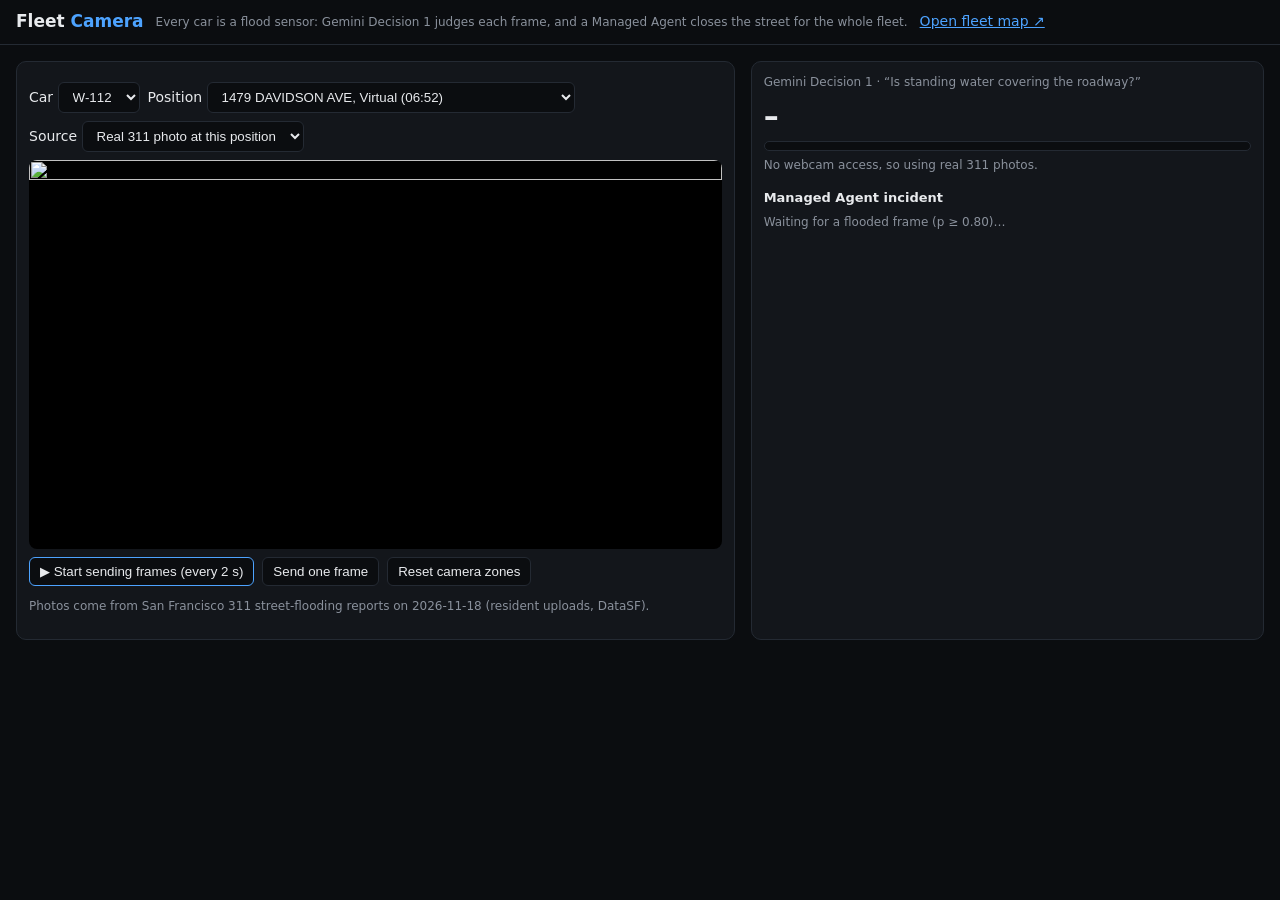
==== web/cam.html @ 815ca7b9 "C6: car camera -> Decision 1 -> Managed Agent -> fleet zone, live on map" ====
<!doctype html>
<html lang="en">
<head>
<meta charset="utf-8">
<meta name="viewport" content="width=device-width,initial-scale=1">
<title>Fleet Camera</title>
<style>
:root{--bg:#0b0d10;--panel:#13161b;--line:#242a33;--text:#e8eaed;--muted:#8a919c;--red:#ff4d4f;--green:#2fd18b;--blue:#4da3ff;--amber:#ffb020}
*{box-sizing:border-box}
body{margin:0;background:var(--bg);color:var(--text);font:14px/1.4 -apple-system,system-ui,sans-serif}
header{display:flex;gap:12px;align-items:center;padding:10px 16px;border-bottom:1px solid var(--line);flex-wrap:wrap}
h1{font-size:17px;margin:0}h1 b{color:var(--blue)}
a{color:var(--blue)}
main{display:grid;grid-template-columns:1.4fr 1fr;gap:16px;padding:16px}
@media (max-width:900px){main{grid-template-columns:1fr}}
.card{background:var(--panel);border:1px solid var(--line);border-radius:10px;padding:12px}
video,#still{width:100%;border-radius:8px;background:#000;aspect-ratio:16/9;object-fit:cover;display:block}
select,button{background:var(--bg);color:var(--text);border:1px solid var(--line);border-radius:6px;padding:6px 10px}
button.go{border-color:var(--blue)}
.row{display:flex;gap:8px;align-items:center;flex-wrap:wrap;margin:8px 0}
#verdict{font-size:30px;font-weight:700;margin:4px 0}
.meter{height:10px;background:var(--bg);border-radius:6px;overflow:hidden;border:1px solid var(--line)}
.meter div{height:100%;background:var(--green);width:0;transition:width .3s}
.muted{color:var(--muted);font-size:12px}
.step{border-left:2px solid var(--blue);padding:4px 8px;margin:6px 0;font-size:12px}
.step b{color:var(--blue)}
pre{white-space:pre-wrap;font-size:11px;color:var(--muted);margin:2px 0 0}
</style>
</head>
<body>
<header>
  <h1>Fleet <b>Camera</b></h1>
  <span class="muted">Every car is a flood sensor: Gemini Decision 1 judges each frame, and a Managed Agent closes the street for the whole fleet.</span>
  <a href="/" target="_blank">Open fleet map ↗</a>
</header>
<main>
  <div class="card">
    <div class="row">
      <label>Car <select id="car"><option>W-112</option><option>W-207</option><option>W-318</option></select></label>
      <label>Position <select id="pos"></select></label>
      <label>Source <select id="src"><option value="cam">Live webcam</option><option value="photo">Real 311 photo at this position</option></select></label>
    </div>
    <video id="video" autoplay playsinline muted></video>
    <img id="still" style="display:none">
    <div class="row">
      <button class="go" id="start">▶ Start sending frames (every 2 s)</button>
      <button id="once">Send one frame</button>
      <button id="reset">Reset camera zones</button>
      <span class="muted" id="sent"></span>
    </div>
    <p class="muted">Photos come from San Francisco 311 street-flooding reports on 2026-11-18 (resident uploads, DataSF).</p>
  </div>
  <div class="card">
    <div class="muted">Gemini Decision 1 · “Is standing water covering the roadway?”</div>
    <div id="verdict">–</div>
    <div class="meter"><div id="bar"></div></div>
    <div class="muted" id="vmeta" style="margin-top:6px"></div>
    <h3 style="font-size:13px;margin:16px 0 6px">Managed Agent incident</h3>
    <div id="inc" class="muted">Waiting for a flooded frame (p ≥ 0.80)…</div>
  </div>
</main>
<canvas id="cv" width="1280" height="720" style="display:none"></canvas>
<script>
const DATE = '2026-11-18';
const $ = id => document.getElementById(id);
let photos = [], timer = null, nSent = 0, lastInc = null;
const j = (u, o) => fetch(u, o).then(r => r.json());

async function init() {
  photos = await j(`/data/photos_${DATE}.json`);
  const seen = new Set();
  $('pos').innerHTML = photos.filter(p => !seen.has(p.address) && seen.add(p.address)).slice(0, 25)
    .map(p => `<option value="${photos.indexOf(p)}">${p.address} (${p.t.slice(11, 16)})</option>`).join('');
  try {
    const s = await navigator.mediaDevices.getUserMedia({video: {width: 1280, height: 720}});
    $('video').srcObject = s;
  } catch (e) { $('src').value = 'photo'; $('vmeta').textContent = 'No webcam access, so using real 311 photos.'; }
  showSource();
}
function photo() { return photos[+$('pos').value]; }
function showSource() {
  const usePhoto = $('src').value === 'photo';
  $('video').style.display = usePhoto ? 'none' : 'block';
  $('still').style.display = usePhoto ? 'block' : 'none';
  if (usePhoto) $('still').src = '/' + photo().path;
}
$('src').onchange = showSource; $('pos').onchange = showSource;

async function frameB64() {
  const cv = $('cv'), g = cv.getContext('2d');
  const el = $('src').value === 'photo' ? $('still') : $('video');
  if (el.tagName === 'IMG' && !el.complete) await new Promise(r => el.onload = r);
  const w = el.videoWidth || el.naturalWidth, h = el.videoHeight || el.naturalHeight;
  cv.width = Math.min(1280, w); cv.height = Math.round(cv.width * h / w);
  g.drawImage(el, 0, 0, cv.width, cv.height);
  return cv.toDataURL('image/jpeg', 0.85);
}
async function send() {
  const p = photo();
  const t0 = performance.now();
  const r = await j('/api/camera', {method: 'POST', headers: {'Content-Type': 'application/json'},
    body: JSON.stringify({image_b64: await frameB64(), lat: p.lat, lon: p.lon, car_id: $('car').value, t: p.t.slice(0, 16), date: DATE})});
  $('sent').textContent = `${++nSent} frames sent`;
  if (r.error) { $('vmeta').textContent = r.error; return; }
  const v = r.verdict, pct = Math.round(v.flooded_p * 100);
  $('verdict').textContent = v.flooded_p >= 0.8 ? `FLOODED · ${pct}%` : `clear · ${pct}%`;
  $('verdict').style.color = v.flooded_p >= 0.8 ? 'var(--red)' : 'var(--green)';
  $('bar').style.width = pct + '%'; $('bar').style.background = v.flooded_p >= 0.8 ? 'var(--red)' : 'var(--green)';
  $('vmeta').textContent = `depth: ${v.depth_label} (${v.depth_score}) · Decision 1 ${v.latency_ms} ms · round trip ${Math.round(performance.now() - t0)} ms · ${v.car_id} at ${p.address}`;
  if (r.incident && r.incident.id) lastInc = r.incident.id;
}
async function pollInc() {
  const list = await j(`/api/camera/incidents?date=${DATE}`).catch(() => []);
  const i = list.find(x => x.id === lastInc) || list[0];
  if (!i) return;
  const secs = Math.round((Date.now() / 1000) - i.started);
  let h = `<div><b>${i.status === 'running' ? `Agent running… ${secs}s` : i.status === 'zone_added' ? `Zone added for the whole fleet in ${i.agent_s}s` : i.status}</b> · ${i.verdict.car_id} at ${i.verdict.cell}</div>`;
  for (const s of i.steps || []) h += `<div class="step"><b>${s.tool}</b><pre>${JSON.stringify(s.args).slice(0, 220)}</pre></div>`;
  if (i.zone) h += `<div class="step" style="border-color:var(--red)"><b style="color:var(--red)">${i.zone.name}</b> · ${i.zone.start?.slice(11, 16)}–${i.zone.end?.slice(11, 16)} · ${i.zone.cells?.length} cells<pre>${i.zone.fleet_notice || i.zone.reason || ''}</pre></div>`;
  if (i.error) h += `<div class="step" style="border-color:var(--red)">${i.error}</div>`;
  $('inc').innerHTML = h;
}
$('once').onclick = send;
$('start').onclick = () => {
  if (timer) { clearInterval(timer); timer = null; $('start').textContent = '▶ Start sending frames (every 2 s)'; return; }
  send(); timer = setInterval(send, 2000); $('start').textContent = '❚❚ Stop';
};
$('reset').onclick = async () => { await j('/api/camera/reset', {method: 'POST', headers: {'Content-Type': 'application/json'}, body: JSON.stringify({date: DATE})}); lastInc = null; $('inc').textContent = 'Camera zones cleared.'; };
setInterval(pollInc, 1500);
init();
</script>
</body>
</html>
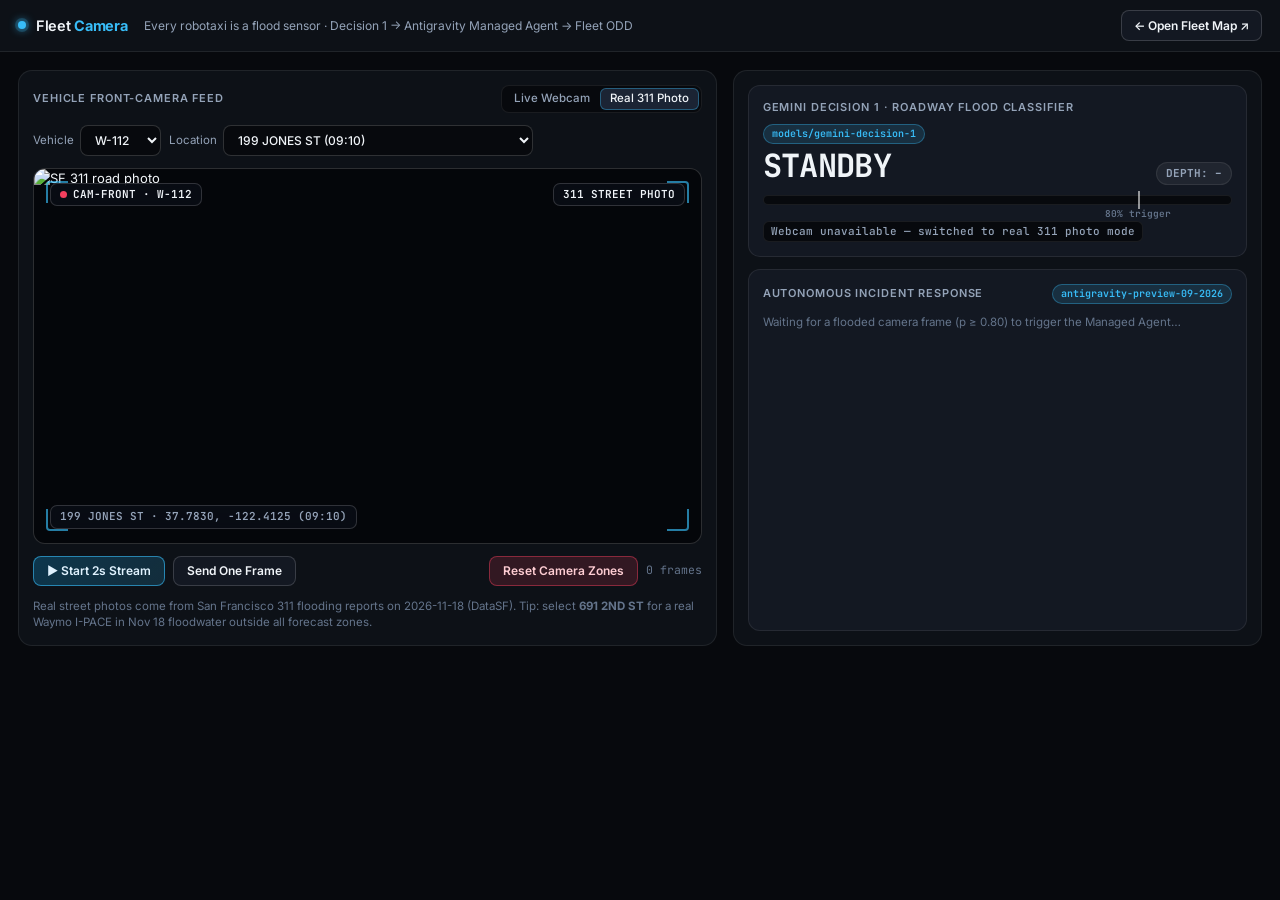
==== commit cfc9e2f6: "ui: Mission-Control overhaul for web/index.html and web/cam.html" ====
--- a/web/cam.html
+++ b/web/cam.html
@@ -3,129 +3,425 @@
 <head>
 <meta charset="utf-8">
 <meta name="viewport" content="width=device-width,initial-scale=1">
-<title>Fleet Camera</title>
+<title>Fleet Camera · AV Sensor Console</title>
+<link rel="preconnect" href="https://fonts.googleapis.com">
+<link rel="preconnect" href="https://fonts.gstatic.com" crossorigin>
+<link href="https://fonts.googleapis.com/css2?family=Inter:wght@400;500;600;700&family=JetBrains+Mono:wght@400;500;600;700&display=swap" rel="stylesheet">
 <style>
-:root{--bg:#0b0d10;--panel:#13161b;--line:#242a33;--text:#e8eaed;--muted:#8a919c;--red:#ff4d4f;--green:#2fd18b;--blue:#4da3ff;--amber:#ffb020}
-*{box-sizing:border-box}
-body{margin:0;background:var(--bg);color:var(--text);font:14px/1.4 -apple-system,system-ui,sans-serif}
-header{display:flex;gap:12px;align-items:center;padding:10px 16px;border-bottom:1px solid var(--line);flex-wrap:wrap}
-h1{font-size:17px;margin:0}h1 b{color:var(--blue)}
-a{color:var(--blue)}
-main{display:grid;grid-template-columns:1.4fr 1fr;gap:16px;padding:16px}
-@media (max-width:900px){main{grid-template-columns:1fr}}
-.card{background:var(--panel);border:1px solid var(--line);border-radius:10px;padding:12px}
-video,#still{width:100%;border-radius:8px;background:#000;aspect-ratio:16/9;object-fit:cover;display:block}
-select,button{background:var(--bg);color:var(--text);border:1px solid var(--line);border-radius:6px;padding:6px 10px}
-button.go{border-color:var(--blue)}
-.row{display:flex;gap:8px;align-items:center;flex-wrap:wrap;margin:8px 0}
-#verdict{font-size:30px;font-weight:700;margin:4px 0}
-.meter{height:10px;background:var(--bg);border-radius:6px;overflow:hidden;border:1px solid var(--line)}
-.meter div{height:100%;background:var(--green);width:0;transition:width .3s}
-.muted{color:var(--muted);font-size:12px}
-.step{border-left:2px solid var(--blue);padding:4px 8px;margin:6px 0;font-size:12px}
-.step b{color:var(--blue)}
-pre{white-space:pre-wrap;font-size:11px;color:var(--muted);margin:2px 0 0}
+:root {
+  --bg: #07090d;
+  --surface: #0d1117;
+  --card: #131822;
+  --card-hover: #181f2c;
+  --glass: rgba(10, 14, 22, 0.82);
+  --border: rgba(255, 255, 255, 0.08);
+  --border-strong: rgba(255, 255, 255, 0.16);
+  --text: #f0f4f8;
+  --text-dim: #94a3b8;
+  --text-muted: #64748b;
+  --amber: #f59e0b;
+  --amber-soft: rgba(245, 158, 11, 0.14);
+  --red: #f43f5e;
+  --red-soft: rgba(244, 63, 94, 0.16);
+  --green: #10b981;
+  --green-soft: rgba(16, 185, 129, 0.14);
+  --cyan: #38bdf8;
+  --cyan-soft: rgba(56, 189, 248, 0.14);
+  --font-sans: 'Inter', -apple-system, BlinkMacSystemFont, system-ui, sans-serif;
+  --font-mono: 'JetBrains Mono', ui-monospace, SFMono-Regular, Menlo, monospace;
+}
+* { box-sizing: border-box; }
+body {
+  margin: 0; background: var(--bg); color: var(--text);
+  font: 13px/1.45 var(--font-sans); -webkit-font-smoothing: antialiased; min-height: 100vh;
+}
+.mono { font-family: var(--font-mono); font-variant-numeric: tabular-nums; }
+
+.ops-bar {
+  display: flex; align-items: center; justify-content: space-between; gap: 12px;
+  padding: 0 18px; height: 52px; background: var(--surface); border-bottom: 1px solid var(--border);
+}
+.ops-left { display: flex; align-items: center; gap: 10px; }
+.live-dot {
+  width: 8px; height: 8px; border-radius: 50%; background: var(--cyan);
+  box-shadow: 0 0 0 3px rgba(56,189,248,0.2), 0 0 10px var(--cyan);
+  animation: pulse 2s ease-in-out infinite;
+}
+@keyframes pulse { 0%,100% { opacity: 1; transform: scale(1); } 50% { opacity: .5; transform: scale(.86); } }
+.brand-name { font-size: 14.5px; font-weight: 600; letter-spacing: -0.02em; }
+.brand-name b { color: var(--cyan); }
+.brand-sub { color: var(--text-dim); font-size: 12px; margin-left: 6px; }
+.map-link {
+  display: inline-flex; align-items: center; gap: 6px; text-decoration: none;
+  padding: 6px 12px; border-radius: 8px; font-size: 12px; font-weight: 600;
+  color: var(--text); background: var(--card); border: 1px solid var(--border-strong); transition: all .15s;
+}
+.map-link:hover { border-color: var(--cyan); color: var(--cyan); }
+
+main {
+  max-width: 1420px; margin: 0 auto; padding: 18px;
+  display: grid; grid-template-columns: 1.32fr 1fr; gap: 16px;
+}
+@media (max-width: 960px) { main { grid-template-columns: 1fr; } .brand-sub { display: none; } }
+
+.card {
+  background: var(--surface); border: 1px solid var(--border);
+  border-radius: 14px; padding: 14px; display: flex; flex-direction: column; gap: 12px;
+}
+.card-head { display: flex; align-items: center; justify-content: space-between; gap: 8px; flex-wrap: wrap; }
+.card-title { font-size: 11px; font-weight: 600; text-transform: uppercase; letter-spacing: 0.08em; color: var(--text-dim); }
+.tag {
+  font: 600 10px/1 var(--font-mono); padding: 4px 8px; border-radius: 99px;
+  background: var(--cyan-soft); color: var(--cyan); border: 1px solid rgba(56,189,248,0.35);
+}
+
+.controls { display: flex; gap: 8px; align-items: center; flex-wrap: wrap; }
+.ctrl-group { display: flex; align-items: center; gap: 6px; font-size: 11.5px; color: var(--text-dim); }
+select {
+  background: var(--bg); color: var(--text); border: 1px solid var(--border-strong);
+  border-radius: 8px; padding: 6px 10px; font: 500 12px/1.2 var(--font-sans); outline: none; max-width: 310px;
+}
+select:focus { border-color: var(--cyan); }
+.seg {
+  display: inline-flex; padding: 2px; border-radius: 8px;
+  background: var(--bg); border: 1px solid var(--border);
+}
+.seg button {
+  background: transparent; border: none; color: var(--text-dim);
+  padding: 5px 10px; border-radius: 6px; font: 500 11.5px/1 var(--font-sans); cursor: pointer;
+}
+.seg button.on { background: #1b2434; color: var(--text); box-shadow: inset 0 0 0 1px rgba(56,189,248,0.38); }
+
+/* AV HUD Viewport */
+.hud-stage {
+  position: relative; width: 100%; aspect-ratio: 16/9; border-radius: 12px;
+  overflow: hidden; background: #04060a; border: 1px solid var(--border-strong);
+}
+video, #still { width: 100%; height: 100%; object-fit: cover; display: block; }
+.reticle { position: absolute; width: 22px; height: 22px; pointer-events: none; border-color: rgba(56,189,248,0.65); border-style: solid; border-width: 0; }
+.r-tl { top: 12px; left: 12px; border-top-width: 2px; border-left-width: 2px; border-radius: 4px 0 0 0; }
+.r-tr { top: 12px; right: 12px; border-top-width: 2px; border-right-width: 2px; border-radius: 0 4px 0 0; }
+.r-bl { bottom: 12px; left: 12px; border-bottom-width: 2px; border-left-width: 2px; border-radius: 0 0 0 4px; }
+.r-br { bottom: 12px; right: 12px; border-bottom-width: 2px; border-right-width: 2px; border-radius: 0 0 4px 0; }
+.hud-chip {
+  position: absolute; background: var(--glass); backdrop-filter: blur(8px);
+  border: 1px solid var(--border-strong); border-radius: 7px; padding: 4px 9px;
+  font: 600 11px/1.2 var(--font-mono); color: var(--text); pointer-events: none;
+  display: inline-flex; align-items: center; gap: 6px;
+}
+.hud-tl { top: 14px; left: 16px; }
+.hud-bl { bottom: 14px; left: 16px; color: var(--text-dim); }
+.hud-tr { top: 14px; right: 16px; }
+.rec-dot { width: 7px; height: 7px; border-radius: 50%; background: var(--red); animation: pulse 1.2s infinite; }
+
+.actions { display: flex; gap: 8px; align-items: center; flex-wrap: wrap; }
+.btn {
+  background: var(--card); color: var(--text); border: 1px solid var(--border-strong);
+  border-radius: 8px; padding: 8px 13px; font: 600 12px/1 var(--font-sans); cursor: pointer; transition: all .15s;
+}
+.btn:hover:not(:disabled) { background: var(--card-hover); }
+.btn:disabled { opacity: .45; cursor: not-allowed; }
+.btn-primary {
+  background: linear-gradient(135deg, rgba(14,165,233,0.26), rgba(56,189,248,0.16));
+  border-color: rgba(56,189,248,0.6); color: #e0f2fe;
+}
+.btn-primary:hover:not(:disabled) { background: rgba(56,189,248,0.32); }
+.btn-danger { border-color: rgba(244,63,94,0.45); color: #fecdd3; background: var(--red-soft); }
+.btn-danger:hover { background: rgba(244,63,94,0.26); }
+
+/* Decision 1 Verdict Box */
+.verdict-box {
+  background: var(--card); border: 1px solid var(--border); border-radius: 12px; padding: 14px;
+}
+.verdict-row { display: flex; align-items: baseline; justify-content: space-between; gap: 10px; margin: 6px 0 10px; }
+#verdict { font-size: 32px; font-weight: 700; letter-spacing: -0.02em; line-height: 1; }
+.depth-pill {
+  font: 700 11px/1 var(--font-mono); text-transform: uppercase; padding: 5px 9px; border-radius: 99px;
+  background: rgba(255,255,255,0.06); color: var(--text-dim); border: 1px solid var(--border);
+}
+.meter-wrap { position: relative; margin: 4px 0 10px; }
+.meter { height: 10px; background: var(--bg); border-radius: 99px; overflow: hidden; border: 1px solid var(--border); }
+.meter div { height: 100%; background: var(--green); width: 0; border-radius: 99px; transition: width .3s ease, background .2s ease; }
+.thresh-mark {
+  position: absolute; left: 80%; top: -4px; bottom: -4px; width: 2px;
+  background: rgba(255,255,255,0.55); pointer-events: none;
+}
+.thresh-lbl {
+  position: absolute; left: 80%; top: 14px; transform: translateX(-50%);
+  font: 600 9.5px/1 var(--font-mono); color: var(--text-muted);
+}
+.meta-row { display: flex; gap: 8px; flex-wrap: wrap; margin-top: 16px; }
+.mchip {
+  font: 500 11px/1.2 var(--font-mono); padding: 3px 7px; border-radius: 6px;
+  background: var(--bg); border: 1px solid var(--border); color: var(--text-dim);
+}
+
+/* Managed Agent Timeline */
+.agent-box {
+  background: var(--card); border: 1px solid var(--border); border-radius: 12px; padding: 14px;
+  flex: 1; display: flex; flex-direction: column; gap: 10px;
+}
+.agent-status {
+  display: flex; align-items: center; justify-content: space-between; gap: 8px;
+  padding: 8px 10px; border-radius: 8px; background: var(--bg); border: 1px solid var(--border);
+  font-size: 12px; font-weight: 600;
+}
+.agent-status.running { border-color: rgba(56,189,248,0.5); color: #bae6fd; }
+.agent-status.done { border-color: rgba(16,185,129,0.5); color: #a7f3d0; }
+.timeline { display: flex; flex-direction: column; gap: 8px; }
+.t-step {
+  position: relative; padding: 9px 11px 9px 14px; border-radius: 9px;
+  background: rgba(255,255,255,0.025); border: 1px solid var(--border);
+  border-left: 3px solid var(--cyan);
+}
+.t-step-head { display: flex; align-items: center; justify-content: space-between; gap: 8px; margin-bottom: 4px; }
+.t-tool { font: 700 12px/1 var(--font-mono); color: var(--cyan); }
+.t-ok { font: 600 10px/1 var(--font-mono); color: var(--green); }
+.t-body { font-size: 11.5px; color: var(--text-dim); word-break: break-word; }
+
+.dispatch {
+  padding: 11px 12px; border-radius: 10px;
+  background: linear-gradient(135deg, rgba(244,63,94,0.16), rgba(244,63,94,0.06));
+  border: 1px solid rgba(244,63,94,0.55);
+}
+.dispatch-head { display: flex; align-items: center; justify-content: space-between; gap: 8px; margin-bottom: 5px; }
+.dispatch-title { font-size: 13px; font-weight: 700; color: #ffe4e6; }
+.dispatch-meta { font: 600 10.5px/1 var(--font-mono); color: #fda4af; }
+.dispatch-msg { font-size: 12px; color: #fecdd3; margin: 0; }
+.muted { color: var(--text-muted); font-size: 11.5px; }
 </style>
 </head>
 <body>
-<header>
-  <h1>Fleet <b>Camera</b></h1>
-  <span class="muted">Every car is a flood sensor: Gemini Decision 1 judges each frame, and a Managed Agent closes the street for the whole fleet.</span>
-  <a href="/" target="_blank">Open fleet map ↗</a>
+
+<header class="ops-bar">
+  <div class="ops-left">
+    <span class="live-dot"></span>
+    <span class="brand-name">Fleet <b>Camera</b></span>
+    <span class="brand-sub">Every robotaxi is a flood sensor · Decision 1 → Antigravity Managed Agent → Fleet ODD</span>
+  </div>
+  <a class="map-link" href="/" target="_blank" rel="noopener">← Open Fleet Map ↗</a>
 </header>
+
 <main>
-  <div class="card">
-    <div class="row">
-      <label>Car <select id="car"><option>W-112</option><option>W-207</option><option>W-318</option></select></label>
-      <label>Position <select id="pos"></select></label>
-      <label>Source <select id="src"><option value="cam">Live webcam</option><option value="photo">Real 311 photo at this position</option></select></label>
-    </div>
-    <video id="video" autoplay playsinline muted></video>
-    <img id="still" style="display:none">
-    <div class="row">
-      <button class="go" id="start">▶ Start sending frames (every 2 s)</button>
-      <button id="once">Send one frame</button>
-      <button id="reset">Reset camera zones</button>
-      <span class="muted" id="sent"></span>
-    </div>
-    <p class="muted">Photos come from San Francisco 311 street-flooding reports on 2026-11-18 (resident uploads, DataSF).</p>
-  </div>
-  <div class="card">
-    <div class="muted">Gemini Decision 1 · “Is standing water covering the roadway?”</div>
-    <div id="verdict">–</div>
-    <div class="meter"><div id="bar"></div></div>
-    <div class="muted" id="vmeta" style="margin-top:6px"></div>
-    <h3 style="font-size:13px;margin:16px 0 6px">Managed Agent incident</h3>
-    <div id="inc" class="muted">Waiting for a flooded frame (p ≥ 0.80)…</div>
-  </div>
+  <section class="card">
+    <div class="card-head">
+      <span class="card-title">Vehicle Front-Camera Feed</span>
+      <div class="seg" id="srcSeg">
+        <button data-v="cam" class="on">Live Webcam</button>
+        <button data-v="photo">Real 311 Photo</button>
+      </div>
+    </div>
+
+    <div class="controls">
+      <label class="ctrl-group">Vehicle
+        <select id="car"><option>W-112</option><option>W-207</option><option>W-318</option></select>
+      </label>
+      <label class="ctrl-group" style="flex:1;min-width:220px">Location
+        <select id="pos" style="width:100%"></select>
+      </label>
+    </div>
+
+    <div class="hud-stage">
+      <video id="video" autoplay playsinline muted></video>
+      <img id="still" style="display:none" alt="SF 311 road photo">
+      <i class="reticle r-tl"></i><i class="reticle r-tr"></i><i class="reticle r-bl"></i><i class="reticle r-br"></i>
+      <div class="hud-chip hud-tl"><span class="rec-dot"></span><span id="hudCar">CAM-FRONT · W-112</span></div>
+      <div class="hud-chip hud-tr" id="hudSrc">LIVE WEBCAM</div>
+      <div class="hud-chip hud-bl" id="hudLoc">SF · loading…</div>
+    </div>
+
+    <div class="actions">
+      <button class="btn btn-primary" id="start">▶ Start 2s Stream</button>
+      <button class="btn" id="once">Send One Frame</button>
+      <button class="btn btn-danger" id="reset" style="margin-left:auto">Reset Camera Zones</button>
+      <span class="muted mono" id="sent">0 frames</span>
+    </div>
+    <div class="muted">Real street photos come from San Francisco 311 flooding reports on 2026-11-18 (DataSF). Tip: select <b>691 2ND ST</b> for a real Waymo I-PACE in Nov 18 floodwater outside all forecast zones.</div>
+  </section>
+
+  <section class="card">
+    <div class="verdict-box">
+      <div class="card-head">
+        <span class="card-title">Gemini Decision 1 · Roadway Flood Classifier</span>
+        <span class="tag">models/gemini-decision-1</span>
+      </div>
+      <div class="verdict-row">
+        <div id="verdict" class="mono">STANDBY</div>
+        <span id="depthPill" class="depth-pill">depth: –</span>
+      </div>
+      <div class="meter-wrap">
+        <div class="meter"><div id="bar"></div></div>
+        <div class="thresh-mark"></div>
+        <div class="thresh-lbl">80% trigger</div>
+      </div>
+      <div class="meta-row" id="vmeta">
+        <span class="mchip">Prompt: "Is standing water covering the roadway?"</span>
+      </div>
+    </div>
+
+    <div class="agent-box">
+      <div class="card-head">
+        <span class="card-title">Autonomous Incident Response</span>
+        <span class="tag">antigravity-preview-09-2026</span>
+      </div>
+      <div id="inc" class="muted">Waiting for a flooded camera frame (p ≥ 0.80) to trigger the Managed Agent…</div>
+    </div>
+  </section>
 </main>
-<canvas id="cv" width="1280" height="720" style="display:none"></canvas>
+
+<canvas id="cv" width="640" height="360" style="display:none"></canvas>
+
 <script>
 const DATE = '2026-11-18';
 const $ = id => document.getElementById(id);
-let photos = [], timer = null, nSent = 0, lastInc = null;
-const j = (u, o) => fetch(u, o).then(r => r.json());
+const esc = s => String(s ?? '').replace(/[&<>"]/g, c => ({ '&': '&amp;', '<': '&lt;', '>': '&gt;', '"': '&quot;' }[c]));
+let photos = [], timer = null, nSent = 0, lastInc = null, srcMode = 'cam', inFlight = false;
+
+async function j(u, o) {
+  const r = await fetch(u, o);
+  if (!r.ok) throw new Error(`${u} (${r.status})`);
+  return r.json();
+}
+
+function photo() { return photos[+$('pos').value] || photos[0]; }
+
+function updateHud() {
+  const p = photo();
+  $('hudCar').textContent = `CAM-FRONT · ${$('car').value}`;
+  $('hudSrc').textContent = srcMode === 'photo' ? '311 STREET PHOTO' : 'LIVE WEBCAM';
+  if (p) $('hudLoc').textContent = `${p.address} · ${p.lat.toFixed(4)}, ${p.lon.toFixed(4)} (${p.t.slice(11, 16)})`;
+}
+
+function showSource() {
+  const usePhoto = srcMode === 'photo';
+  document.querySelectorAll('#srcSeg button').forEach(b => b.classList.toggle('on', b.dataset.v === srcMode));
+  $('video').style.display = usePhoto ? 'none' : 'block';
+  $('still').style.display = usePhoto ? 'block' : 'none';
+  if (usePhoto && photo()) $('still').src = '/' + photo().path;
+  updateHud();
+}
 
 async function init() {
   photos = await j(`/data/photos_${DATE}.json`);
   const seen = new Set();
-  $('pos').innerHTML = photos.filter(p => !seen.has(p.address) && seen.add(p.address)).slice(0, 25)
-    .map(p => `<option value="${photos.indexOf(p)}">${p.address} (${p.t.slice(11, 16)})</option>`).join('');
+  // Prioritize iconic Nov 18 sites (691 2nd St Waymo photo, 402 Ellis, 199 Jones) at top of selector
+  const priority = p => /691 2ND|402 ELLIS|199 JONES|BRODERICK/i.test(p.address) ? 0 : 1;
+  const unique = photos.filter(p => !seen.has(p.address) && seen.add(p.address));
+  unique.sort((a, b) => priority(a) - priority(b));
+  $('pos').innerHTML = unique.slice(0, 35)
+    .map(p => `<option value="${photos.indexOf(p)}">${esc(p.address)} (${p.t.slice(11, 16)})${/691 2ND/i.test(p.address) ? ' ★ Waymo' : ''}</option>`).join('');
+
   try {
-    const s = await navigator.mediaDevices.getUserMedia({video: {width: 1280, height: 720}});
+    const s = await navigator.mediaDevices.getUserMedia({ video: { width: 1280, height: 720 } });
     $('video').srcObject = s;
-  } catch (e) { $('src').value = 'photo'; $('vmeta').textContent = 'No webcam access, so using real 311 photos.'; }
+  } catch (e) {
+    srcMode = 'photo';
+    $('vmeta').innerHTML = `<span class="mchip">Webcam unavailable — switched to real 311 photo mode</span>`;
+  }
   showSource();
 }
-function photo() { return photos[+$('pos').value]; }
-function showSource() {
-  const usePhoto = $('src').value === 'photo';
-  $('video').style.display = usePhoto ? 'none' : 'block';
-  $('still').style.display = usePhoto ? 'block' : 'none';
-  if (usePhoto) $('still').src = '/' + photo().path;
-}
-$('src').onchange = showSource; $('pos').onchange = showSource;
+
+document.querySelectorAll('#srcSeg button').forEach(b => b.onclick = () => { srcMode = b.dataset.v; showSource(); });
+$('pos').onchange = showSource;
+$('car').onchange = updateHud;
 
 async function frameB64() {
   const cv = $('cv'), g = cv.getContext('2d');
-  const el = $('src').value === 'photo' ? $('still') : $('video');
-  if (el.tagName === 'IMG' && !el.complete) await new Promise(r => el.onload = r);
+  const el = srcMode === 'photo' ? $('still') : $('video');
+  if (el.tagName === 'IMG' && !el.complete) await new Promise(r => { el.onload = r; });
   const w = el.videoWidth || el.naturalWidth, h = el.videoHeight || el.naturalHeight;
-  cv.width = Math.min(1280, w); cv.height = Math.round(cv.width * h / w);
+  if (!w || !h) throw new Error('Camera frame not ready yet — wait 1s or switch to Real 311 Photo.');
+  // Downscale to 640px wide so Decision 1 stays fast (~250-400ms)
+  cv.width = Math.min(640, w);
+  cv.height = Math.round(cv.width * h / w);
   g.drawImage(el, 0, 0, cv.width, cv.height);
-  return cv.toDataURL('image/jpeg', 0.85);
-}
+  return cv.toDataURL('image/jpeg', 0.82);
+}
+
 async function send() {
-  const p = photo();
-  const t0 = performance.now();
-  const r = await j('/api/camera', {method: 'POST', headers: {'Content-Type': 'application/json'},
-    body: JSON.stringify({image_b64: await frameB64(), lat: p.lat, lon: p.lon, car_id: $('car').value, t: p.t.slice(0, 16), date: DATE})});
-  $('sent').textContent = `${++nSent} frames sent`;
-  if (r.error) { $('vmeta').textContent = r.error; return; }
-  const v = r.verdict, pct = Math.round(v.flooded_p * 100);
-  $('verdict').textContent = v.flooded_p >= 0.8 ? `FLOODED · ${pct}%` : `clear · ${pct}%`;
-  $('verdict').style.color = v.flooded_p >= 0.8 ? 'var(--red)' : 'var(--green)';
-  $('bar').style.width = pct + '%'; $('bar').style.background = v.flooded_p >= 0.8 ? 'var(--red)' : 'var(--green)';
-  $('vmeta').textContent = `depth: ${v.depth_label} (${v.depth_score}) · Decision 1 ${v.latency_ms} ms · round trip ${Math.round(performance.now() - t0)} ms · ${v.car_id} at ${p.address}`;
-  if (r.incident && r.incident.id) lastInc = r.incident.id;
-}
+  if (inFlight) return;
+  inFlight = true;
+  $('once').disabled = true;
+  try {
+    const p = photo();
+    const t0 = performance.now();
+    const img = await frameB64();
+    const r = await j('/api/camera', {
+      method: 'POST', headers: { 'Content-Type': 'application/json' },
+      body: JSON.stringify({ image_b64: img, lat: p.lat, lon: p.lon, car_id: $('car').value, t: p.t.slice(0, 16), date: DATE })
+    });
+    $('sent').textContent = `${++nSent} frames`;
+    if (r.error) { $('vmeta').innerHTML = `<span class="mchip" style="color:var(--red)">${esc(r.error)}</span>`; return; }
+    const v = r.verdict, pct = Math.round(v.flooded_p * 100), hit = v.flooded_p >= 0.8;
+    $('verdict').textContent = hit ? `FLOODED · ${pct}%` : `CLEAR · ${pct}%`;
+    $('verdict').style.color = hit ? 'var(--red)' : 'var(--green)';
+    $('bar').style.width = `${pct}%`;
+    $('bar').style.background = hit ? 'var(--red)' : 'var(--green)';
+    $('depthPill').textContent = `depth: ${v.depth_label} (${v.depth_score})`;
+    $('depthPill').style.color = hit ? '#fda4af' : '#6ee7b7';
+    $('depthPill').style.borderColor = hit ? 'rgba(244,63,94,0.5)' : 'rgba(16,185,129,0.5)';
+    $('vmeta').innerHTML =
+      `<span class="mchip">Decision 1: <b>${v.latency_ms} ms</b></span>` +
+      `<span class="mchip">Round-trip: <b>${Math.round(performance.now() - t0)} ms</b></span>` +
+      `<span class="mchip">${esc(v.car_id)} @ ${esc(p.address)}</span>`;
+    if (r.incident && r.incident.id) { lastInc = r.incident.id; pollInc(); }
+  } catch (e) {
+    $('vmeta').innerHTML = `<span class="mchip" style="color:var(--red)">${esc(e.message)}</span>`;
+  } finally {
+    inFlight = false;
+    $('once').disabled = false;
+  }
+}
+
+function summarizeStep(s) {
+  const a = s.args || {};
+  if (s.tool === 'get_cell_history') return `Inspected pre-storm 311 history & 3×3 neighbors for cell <b>${esc(a.cell)}</b>`;
+  if (s.tool === 'get_forecast') return `Checked hourly rain curve & remaining precipitation for <b>${esc(a.date)}</b>`;
+  if (s.tool === 'propose_zone') return `Published <b>${(a.cells || []).length}-cell</b> Dynamic ODD closure (${esc(String(a.start || '').slice(11, 16))}–${esc(String(a.end || '').slice(11, 16))})`;
+  if (s.tool === 'judge_frame') return `Verified roadway frame via Decision 1`;
+  return esc(JSON.stringify(a).slice(0, 180));
+}
+
 async function pollInc() {
   const list = await j(`/api/camera/incidents?date=${DATE}`).catch(() => []);
   const i = list.find(x => x.id === lastInc) || list[0];
   if (!i) return;
-  const secs = Math.round((Date.now() / 1000) - i.started);
-  let h = `<div><b>${i.status === 'running' ? `Agent running… ${secs}s` : i.status === 'zone_added' ? `Zone added for the whole fleet in ${i.agent_s}s` : i.status}</b> · ${i.verdict.car_id} at ${i.verdict.cell}</div>`;
-  for (const s of i.steps || []) h += `<div class="step"><b>${s.tool}</b><pre>${JSON.stringify(s.args).slice(0, 220)}</pre></div>`;
-  if (i.zone) h += `<div class="step" style="border-color:var(--red)"><b style="color:var(--red)">${i.zone.name}</b> · ${i.zone.start?.slice(11, 16)}–${i.zone.end?.slice(11, 16)} · ${i.zone.cells?.length} cells<pre>${i.zone.fleet_notice || i.zone.reason || ''}</pre></div>`;
-  if (i.error) h += `<div class="step" style="border-color:var(--red)">${i.error}</div>`;
-  $('inc').innerHTML = h;
-}
+  const secs = Math.max(0, Math.round(Date.now() / 1000 - i.started));
+  const statusCls = i.status === 'running' ? 'running' : i.status === 'zone_added' ? 'done' : '';
+  const statusTxt = i.status === 'running'
+    ? `● Agent investigating drainage basin… ${secs}s`
+    : i.status === 'zone_added'
+      ? `✓ Fleet corridor closed in ${i.agent_s}s`
+      : i.status;
+  let html = `<div class="agent-status ${statusCls}"><span>${statusTxt}</span><span class="mono" style="opacity:.8">${esc(i.verdict.car_id)} · ${esc(i.verdict.cell)}</span></div>`;
+  if ((i.steps || []).length) {
+    html += `<div class="timeline">` + i.steps.map((s, idx) =>
+      `<div class="t-step"><div class="t-step-head"><span class="t-tool">${idx + 1}. ${esc(s.tool)}()</span><span class="t-ok">✓ OK</span></div><div class="t-body">${summarizeStep(s)}</div></div>`
+    ).join('') + `</div>`;
+  }
+  if (i.zone) {
+    html += `<div class="dispatch">
+      <div class="dispatch-head">
+        <span class="dispatch-title">🚨 ${esc(i.zone.name)}</span>
+        <span class="dispatch-meta">${esc(i.zone.start?.slice(11, 16))}–${esc(i.zone.end?.slice(11, 16))} · ${(i.zone.cells || []).length} cells</span>
+      </div>
+      <p class="dispatch-msg">${esc(i.zone.fleet_notice || i.zone.reason || 'Corridor added to fleet exclusion layer.')}</p>
+    </div>`;
+  }
+  if (i.error) html += `<div class="dispatch"><div class="dispatch-title">Error</div><p class="dispatch-msg">${esc(i.error)}</p></div>`;
+  $('inc').innerHTML = html;
+}
+
 $('once').onclick = send;
 $('start').onclick = () => {
-  if (timer) { clearInterval(timer); timer = null; $('start').textContent = '▶ Start sending frames (every 2 s)'; return; }
-  send(); timer = setInterval(send, 2000); $('start').textContent = '❚❚ Stop';
+  if (timer) { clearInterval(timer); timer = null; $('start').textContent = '▶ Start 2s Stream'; return; }
+  send(); timer = setInterval(send, 2000); $('start').textContent = '❚❚ Stop Stream';
 };
-$('reset').onclick = async () => { await j('/api/camera/reset', {method: 'POST', headers: {'Content-Type': 'application/json'}, body: JSON.stringify({date: DATE})}); lastInc = null; $('inc').textContent = 'Camera zones cleared.'; };
+$('reset').onclick = async () => {
+  await j('/api/camera/reset', { method: 'POST', headers: { 'Content-Type': 'application/json' }, body: JSON.stringify({ date: DATE }) });
+  lastInc = null;
+  $('inc').innerHTML = `<span class="muted">Camera zones cleared. Waiting for next flooded frame (p ≥ 0.80)…</span>`;
+};
 setInterval(pollInc, 1500);
 init();
 </script>
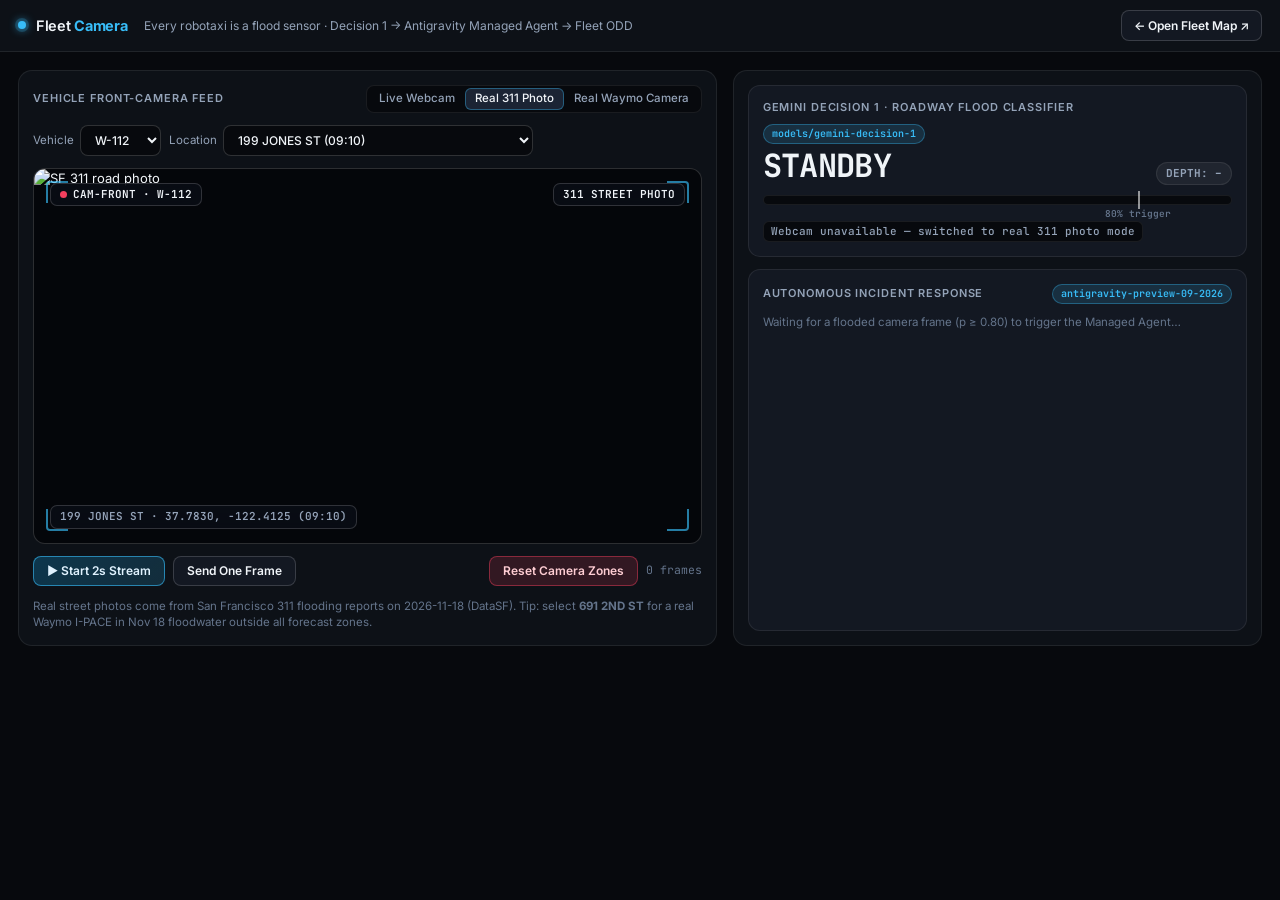
==== commit a5a69e16: "C9: real Waymo front-camera source (Waymo Open Dataset, the only SF rain segment) Decision 1 calls t" ====
--- a/web/cam.html
+++ b/web/cam.html
@@ -209,6 +209,7 @@
       <div class="seg" id="srcSeg">
         <button data-v="cam" class="on">Live Webcam</button>
         <button data-v="photo">Real 311 Photo</button>
+        <button data-v="waymo">Real Waymo Camera</button>
       </div>
     </div>
 
@@ -288,16 +289,23 @@
 function updateHud() {
   const p = photo();
   $('hudCar').textContent = `CAM-FRONT · ${$('car').value}`;
-  $('hudSrc').textContent = srcMode === 'photo' ? '311 STREET PHOTO' : 'LIVE WEBCAM';
-  if (p) $('hudLoc').textContent = `${p.address} · ${p.lat.toFixed(4)}, ${p.lon.toFixed(4)} (${p.t.slice(11, 16)})`;
-}
-
+  $('hudSrc').textContent = srcMode === 'photo' ? '311 STREET PHOTO' : srcMode === 'waymo' ? 'WAYMO OPEN DATASET · REAL SF RAIN DRIVE' : 'LIVE WEBCAM';
+  if (srcMode === 'waymo') $('hudLoc').textContent = 'San Francisco · exact location withheld by the dataset · verdicts mapped at the selected position';
+  else if (p) $('hudLoc').textContent = `${p.address} · ${p.lat.toFixed(4)}, ${p.lon.toFixed(4)} (${p.t.slice(11, 16)})`;
+}
+
+// Real Waymo front-camera frames: Waymo Open Dataset v2.0.1, segment 3132521568089292927 (SF, rain, day), 10 fps
+let wodTimer = null, wodI = 0;
 function showSource() {
-  const usePhoto = srcMode === 'photo';
+  clearInterval(wodTimer);
+  const usePhoto = srcMode === 'photo' || srcMode === 'waymo';
+  if (srcMode === 'waymo') {
+    wodTimer = setInterval(() => { wodI = (wodI + 1) % 199; $('still').src = `/media/frames/waymo/front_${String(wodI).padStart(3, '0')}.jpg`; }, 100);
+  }
   document.querySelectorAll('#srcSeg button').forEach(b => b.classList.toggle('on', b.dataset.v === srcMode));
   $('video').style.display = usePhoto ? 'none' : 'block';
   $('still').style.display = usePhoto ? 'block' : 'none';
-  if (usePhoto && photo()) $('still').src = '/' + photo().path;
+  if (srcMode === 'photo' && photo()) $('still').src = '/' + photo().path;
   updateHud();
 }
 
@@ -327,7 +335,7 @@
 
 async function frameB64() {
   const cv = $('cv'), g = cv.getContext('2d');
-  const el = srcMode === 'photo' ? $('still') : $('video');
+  const el = srcMode === 'video' || srcMode === 'cam' ? $('video') : $('still');
   if (el.tagName === 'IMG' && !el.complete) await new Promise(r => { el.onload = r; });
   const w = el.videoWidth || el.naturalWidth, h = el.videoHeight || el.naturalHeight;
   if (!w || !h) throw new Error('Camera frame not ready yet — wait 1s or switch to Real 311 Photo.');
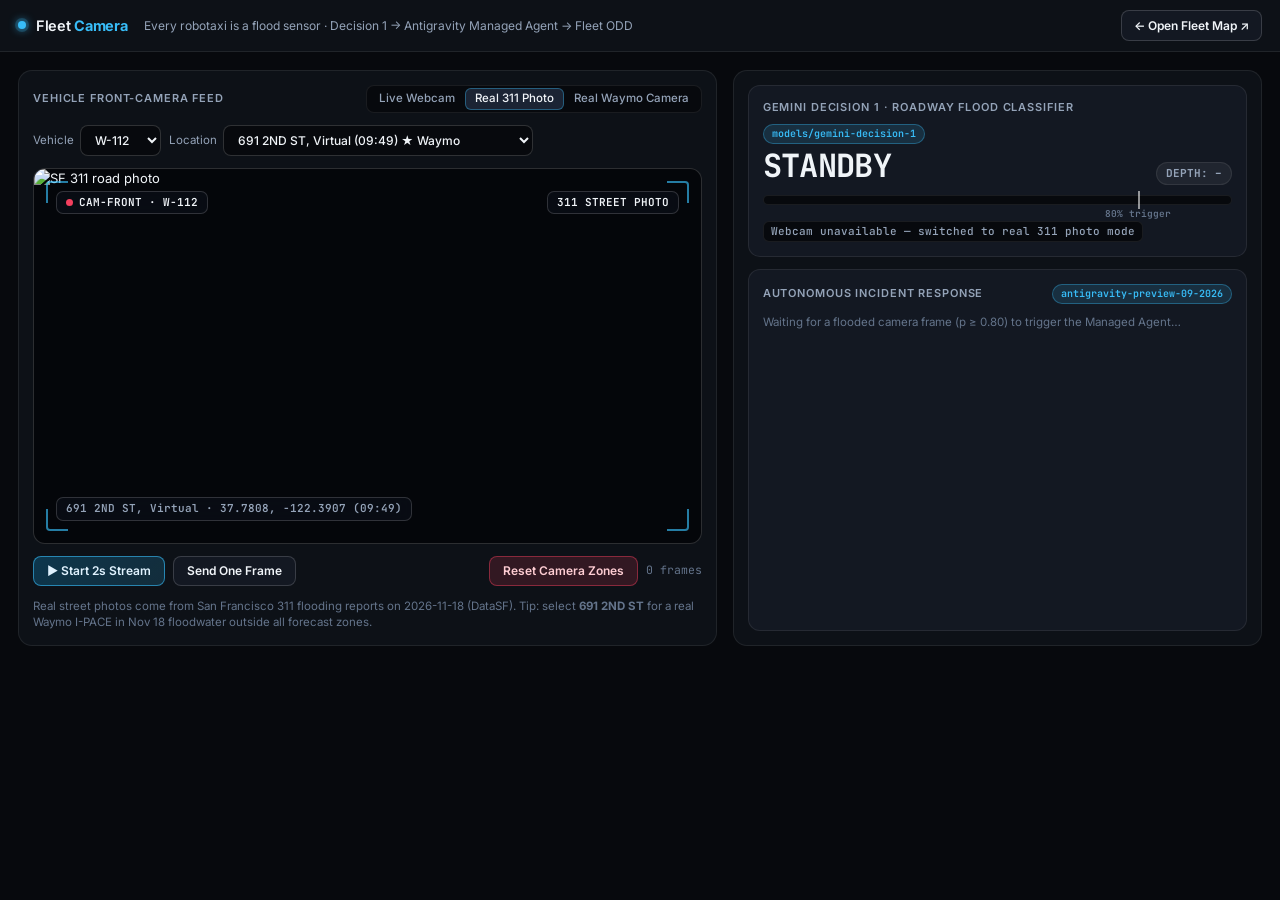
==== commit 267e7dc1: "ui+research: projector HUD fixes, Waymo cam deadlock fix, Live Nov 25 polish & submission draft" ====
--- a/web/cam.html
+++ b/web/cam.html
@@ -109,9 +109,9 @@
   font: 600 11px/1.2 var(--font-mono); color: var(--text); pointer-events: none;
   display: inline-flex; align-items: center; gap: 6px;
 }
-.hud-tl { top: 14px; left: 16px; }
-.hud-bl { bottom: 14px; left: 16px; color: var(--text-dim); }
-.hud-tr { top: 14px; right: 16px; }
+.hud-tl { top: 22px; left: 22px; }
+.hud-bl { bottom: 22px; left: 22px; color: var(--text-dim); }
+.hud-tr { top: 22px; right: 22px; }
 .rec-dot { width: 7px; height: 7px; border-radius: 50%; background: var(--red); animation: pulse 1.2s infinite; }
 
 .actions { display: flex; gap: 8px; align-items: center; flex-wrap: wrap; }
@@ -296,11 +296,17 @@
 
 // Real Waymo front-camera frames: Waymo Open Dataset v2.0.1, segment 3132521568089292927 (SF, rain, day), 10 fps
 let wodTimer = null, wodI = 0;
+function wodFrameUrl(idx) { return `/media/frames/waymo/front_${String(idx).padStart(3, '0')}.jpg`; }
 function showSource() {
-  clearInterval(wodTimer);
+  clearInterval(wodTimer); wodTimer = null;
   const usePhoto = srcMode === 'photo' || srcMode === 'waymo';
   if (srcMode === 'waymo') {
-    wodTimer = setInterval(() => { wodI = (wodI + 1) % 199; $('still').src = `/media/frames/waymo/front_${String(wodI).padStart(3, '0')}.jpg`; }, 100);
+    $('still').src = wodFrameUrl(wodI);
+    wodTimer = setInterval(() => {
+      if (inFlight) return;
+      wodI = (wodI + 1) % 199;
+      $('still').src = wodFrameUrl(wodI);
+    }, 100);
   }
   document.querySelectorAll('#srcSeg button').forEach(b => b.classList.toggle('on', b.dataset.v === srcMode));
   $('video').style.display = usePhoto ? 'none' : 'block';
@@ -312,8 +318,8 @@
 async function init() {
   photos = await j(`/data/photos_${DATE}.json`);
   const seen = new Set();
-  // Prioritize iconic Nov 18 sites (691 2nd St Waymo photo, 402 Ellis, 199 Jones) at top of selector
-  const priority = p => /691 2ND|402 ELLIS|199 JONES|BRODERICK/i.test(p.address) ? 0 : 1;
+  // Put 691 2nd St (real Waymo in Nov 18 floodwater, outside forecast zones) strictly #1
+  const priority = p => /691 2ND/i.test(p.address) ? 0 : /402 ELLIS|199 JONES|BRODERICK/i.test(p.address) ? 1 : 2;
   const unique = photos.filter(p => !seen.has(p.address) && seen.add(p.address));
   unique.sort((a, b) => priority(a) - priority(b));
   $('pos').innerHTML = unique.slice(0, 35)
@@ -335,8 +341,23 @@
 
 async function frameB64() {
   const cv = $('cv'), g = cv.getContext('2d');
-  const el = srcMode === 'video' || srcMode === 'cam' ? $('video') : $('still');
-  if (el.tagName === 'IMG' && !el.complete) await new Promise(r => { el.onload = r; });
+  let el = srcMode === 'video' || srcMode === 'cam' ? $('video') : $('still');
+  if (srcMode === 'waymo') {
+    const snap = new Image();
+    snap.src = wodFrameUrl(wodI);
+    await new Promise((resolve, reject) => {
+      const to = setTimeout(() => reject(new Error('Waymo frame load timed out')), 2500);
+      snap.onload = () => { clearTimeout(to); resolve(); };
+      snap.onerror = () => { clearTimeout(to); reject(new Error('Waymo frame failed to load')); };
+    });
+    el = snap;
+  } else if (el.tagName === 'IMG' && (!el.complete || !el.naturalWidth)) {
+    await new Promise((resolve, reject) => {
+      const to = setTimeout(() => reject(new Error('Image load timed out')), 2500);
+      el.addEventListener('load', () => { clearTimeout(to); resolve(); }, { once: true });
+      el.addEventListener('error', () => { clearTimeout(to); reject(new Error('Image failed to load')); }, { once: true });
+    });
+  }
   const w = el.videoWidth || el.naturalWidth, h = el.videoHeight || el.naturalHeight;
   if (!w || !h) throw new Error('Camera frame not ready yet — wait 1s or switch to Real 311 Photo.');
   // Downscale to 640px wide so Decision 1 stays fast (~250-400ms)
@@ -348,10 +369,11 @@
 
 async function send() {
   if (inFlight) return;
+  const p = photo();
+  if (!p) { $('vmeta').innerHTML = `<span class="mchip" style="color:var(--amber)">Loading locations…</span>`; return; }
   inFlight = true;
   $('once').disabled = true;
   try {
-    const p = photo();
     const t0 = performance.now();
     const img = await frameB64();
     const r = await j('/api/camera', {
@@ -373,6 +395,9 @@
       `<span class="mchip">Round-trip: <b>${Math.round(performance.now() - t0)} ms</b></span>` +
       `<span class="mchip">${esc(v.car_id)} @ ${esc(p.address)}</span>`;
     if (r.incident && r.incident.id) { lastInc = r.incident.id; pollInc(); }
+    else if (r.incident && r.incident.status === 'already_reported') {
+      $('inc').innerHTML = `<div class="agent-status done"><span>✓ Corridor already closed on fleet map (${esc(v.cell)})</span><span class="mono">active</span></div><div class="muted" style="margin-top:6px">Click <b>Reset Camera Zones</b> to re-run the Managed Agent at this intersection.</div>`;
+    }
   } catch (e) {
     $('vmeta').innerHTML = `<span class="mchip" style="color:var(--red)">${esc(e.message)}</span>`;
   } finally {
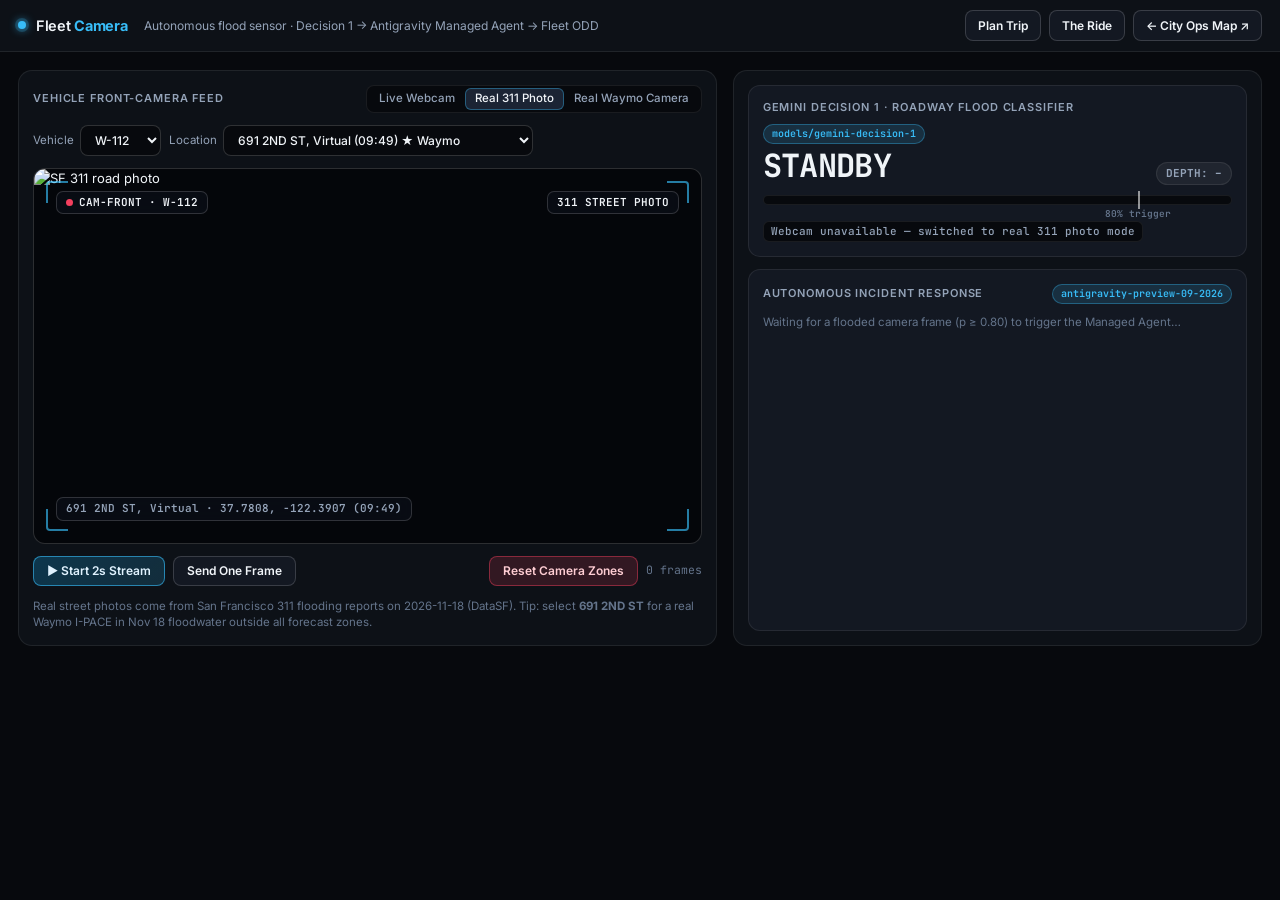
==== commit 71a6958b: "ui: wire 15-storm backtest, King Tide/NWS warning, 12-cam Caltrans overlay, 7-city modal, TTS alert " ====
--- a/web/cam.html
+++ b/web/cam.html
@@ -197,9 +197,13 @@
   <div class="ops-left">
     <span class="live-dot"></span>
     <span class="brand-name">Fleet <b>Camera</b></span>
-    <span class="brand-sub">Every robotaxi is a flood sensor · Decision 1 → Antigravity Managed Agent → Fleet ODD</span>
+    <span class="brand-sub">Autonomous flood sensor · Decision 1 → Antigravity Managed Agent → Fleet ODD</span>
   </div>
-  <a class="map-link" href="/" target="_blank" rel="noopener">← Open Fleet Map ↗</a>
+  <div style="display:flex;gap:8px;align-items:center">
+    <a class="map-link" href="/trip">Plan Trip</a>
+    <a class="map-link" href="/ride">The Ride</a>
+    <a class="map-link" href="/" target="_blank" rel="noopener">← City Ops Map ↗</a>
+  </div>
 </header>
 
 <main>
@@ -407,10 +411,15 @@
 }
 
 function summarizeStep(s) {
-  const a = s.args || {};
+  const a = s.args || {}, res = s.result || {};
   if (s.tool === 'get_cell_history') return `Inspected pre-storm 311 history & 3×3 neighbors for cell <b>${esc(a.cell)}</b>`;
   if (s.tool === 'get_forecast') return `Checked hourly rain curve & remaining precipitation for <b>${esc(a.date)}</b>`;
-  if (s.tool === 'propose_zone') return `Published <b>${(a.cells || []).length}-cell</b> Dynamic ODD closure (${esc(String(a.start || '').slice(11, 16))}–${esc(String(a.end || '').slice(11, 16))})`;
+  if (s.tool === 'estimate_fleet_detour') {
+    const mins = res.avg_added_min != null ? `+${res.avg_added_min} min` : 'evaluated';
+    return `Simulated Valhalla fleet detour cost (<b>${esc(mins)}</b>, ${esc(res.recommendation || 'balanced')}) across <b>${(a.cells || []).length}</b> candidate cells`;
+  }
+  if (s.tool === 'propose_zone') return `Published <b>${(a.cells || []).length}-cell</b> autonomous ODD closure (${esc(String(a.start || '').slice(11, 16))}–${esc(String(a.end || '').slice(11, 16))})`;
+  if (s.tool === 'check_reopen' || s.tool === 'reopen_zone') return `Evaluated 2-frame clear-to-reopen hysteresis (<b>${esc(a.action || res.action || 'checked')}</b>)`;
   if (s.tool === 'judge_frame') return `Verified roadway frame via Decision 1`;
   return esc(JSON.stringify(a).slice(0, 180));
 }
@@ -426,7 +435,12 @@
     : i.status === 'zone_added'
       ? `✓ Fleet corridor closed in ${i.agent_s}s`
       : i.status;
-  let html = `<div class="agent-status ${statusCls}"><span>${statusTxt}</span><span class="mono" style="opacity:.8">${esc(i.verdict.car_id)} · ${esc(i.verdict.cell)}</span></div>`;
+  const engineTag = i.zone?.agent_engine ? ` · ${esc(i.zone.agent_engine)}` : '';
+  const interTag = i.zone?.interaction_id ? ` · id:${esc(String(i.zone.interaction_id).slice(0, 12))}` : '';
+  let html = `<div class="agent-status ${statusCls}"><span>${statusTxt}</span><span class="mono" style="opacity:.8">${esc(i.verdict.car_id)} · ${esc(i.verdict.cell)}${engineTag}${interTag}</span></div>`;
+  if (i.zone?.thought_summary) {
+    html += `<div class="muted" style="padding:4px 8px;border-left:2px solid var(--amber);color:#fde68a">Agent reasoning: ${esc(i.zone.thought_summary)}</div>`;
+  }
   if ((i.steps || []).length) {
     html += `<div class="timeline">` + i.steps.map((s, idx) =>
       `<div class="t-step"><div class="t-step-head"><span class="t-tool">${idx + 1}. ${esc(s.tool)}()</span><span class="t-ok">✓ OK</span></div><div class="t-body">${summarizeStep(s)}</div></div>`
